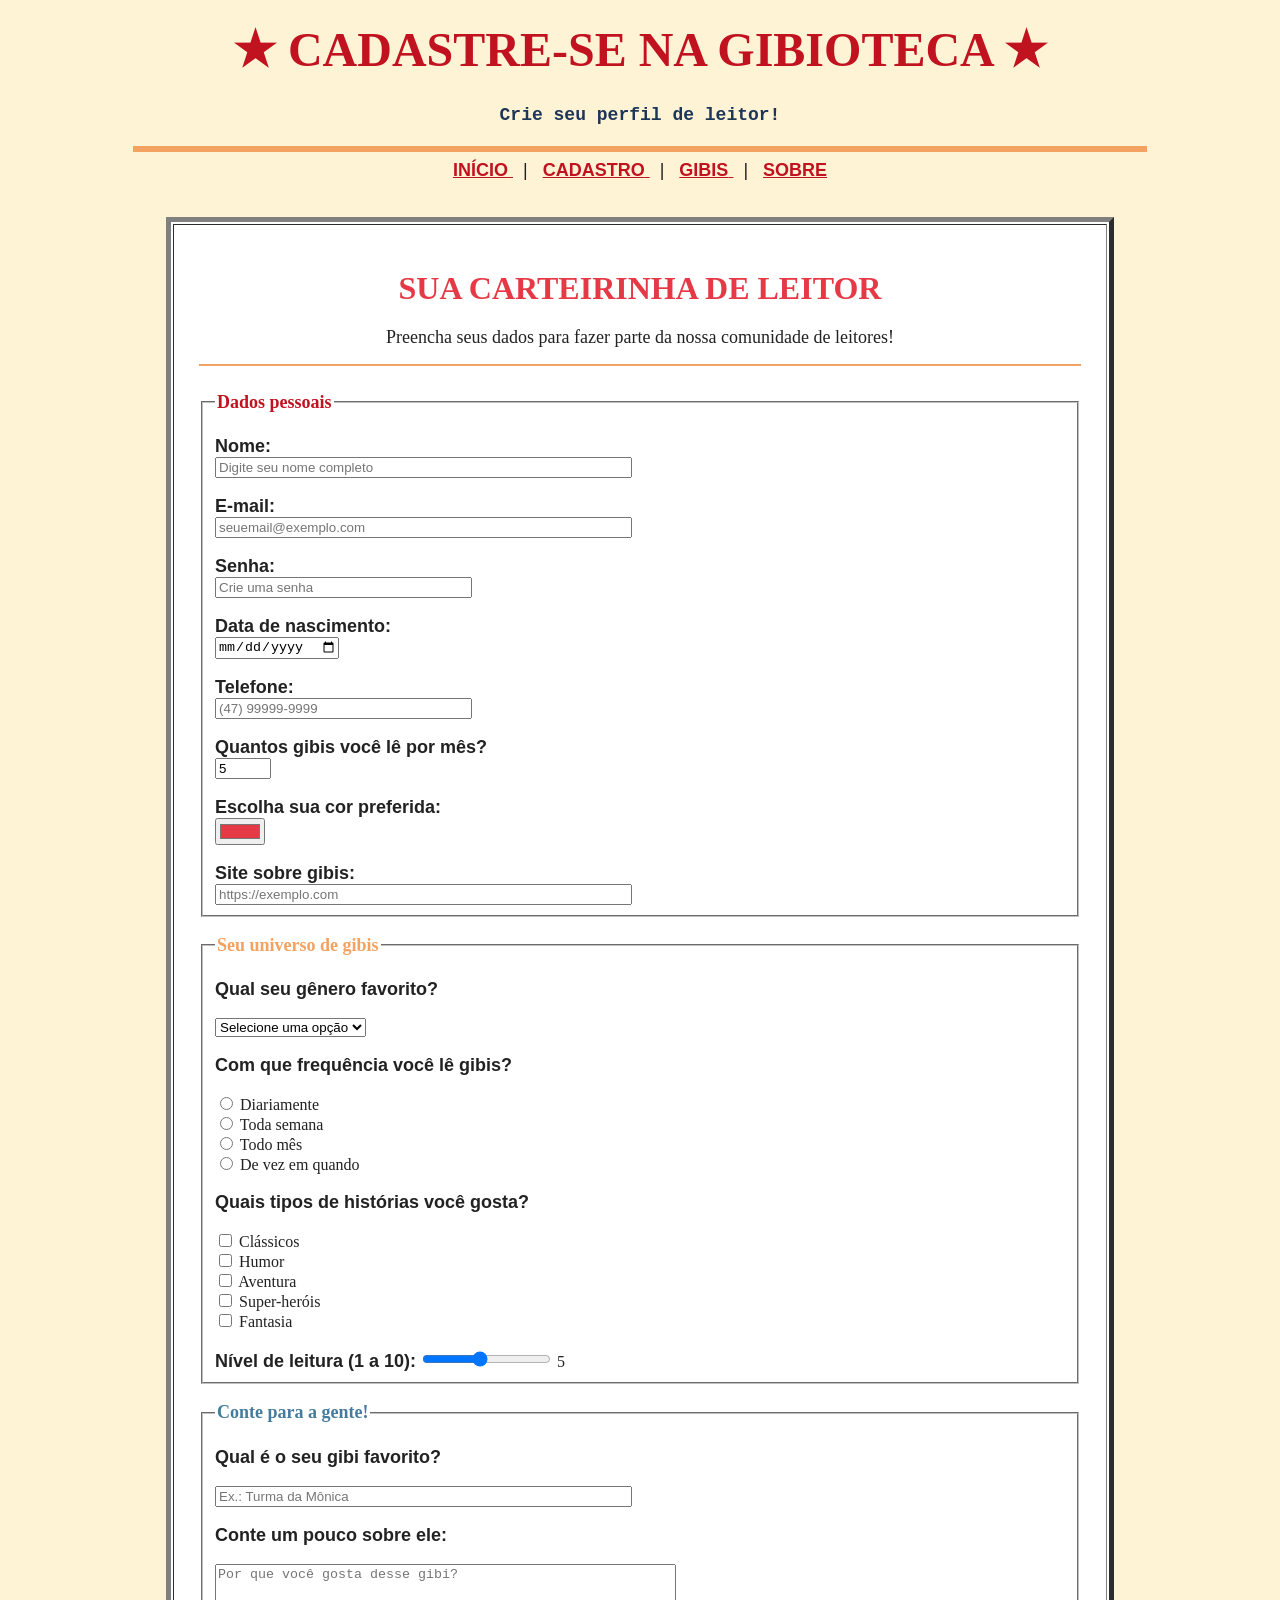
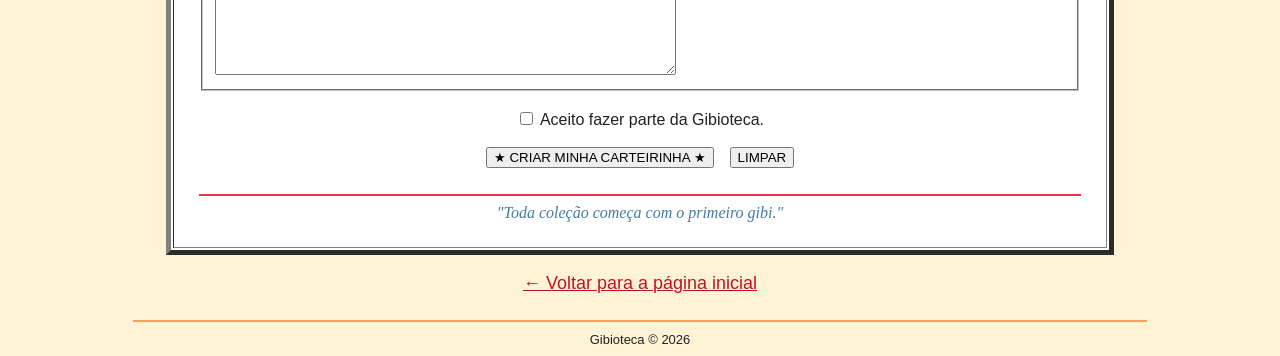
==== cadastro.html @ 0cddc834 "Primeiro commit" ====
<!DOCTYPE html>
<html lang="pt-BR">

<head>
    <meta charset="UTF-8">
    <meta name="viewport" content="width=device-width, initial-scale=1.0">
    <title>Gibioteca - Cadastro</title>
</head>

<body
    bgcolor="#FFF3D6"
    text="#222222"
    link="#C1121F"
    vlink="#780000"
>

    <center>

        <h1>
            <font
                face="Comic Sans MS"
                size="7"
                color="#C1121F"
            >
                ★ CADASTRE-SE NA GIBIOTECA ★
            </font>
        </h1>

        <h2>
            <font
                face="Courier New"
                size="4"
                color="#1D3557"
            >
                Crie seu perfil de leitor!
            </font>
        </h2>

        <hr
            width="80%"
            size="6"
            color="#F4A261"
        >

        <font
            face="Arial"
            size="4"
        >

            <a href="index.html">
                <b>INÍCIO</b>
            </a>

            &nbsp;&nbsp;|&nbsp;&nbsp;

            
            <a href="cadastro.html">
                <b>CADASTRO</b>
            </a>

            &nbsp;&nbsp;|&nbsp;&nbsp;

            <a href="gibis.html">
                <b>GIBIS</b>
            </a>

            &nbsp;&nbsp;|&nbsp;&nbsp;

            <a href="sobre.html">
                <b>SOBRE</b>
            </a>

        </font>

    </center>

    <br><br>

    <table
        width="75%"
        align="center"
        bgcolor="#FFFFFF"
        border="5"
        cellpadding="25"
    >

        <tr>

            <td>

                <center>

                    <h2>
                        <font
                            face="Comic Sans MS"
                            size="6"
                            color="#E63946"
                        >
                            SUA CARTEIRINHA DE LEITOR
                        </font>
                    </h2>

                    <p>
                        <font
                            face="Georgia"
                            size="4"
                        >
                            Preencha seus dados para fazer parte
                            da nossa comunidade de leitores!
                        </font>
                    </p>

                </center>

                <hr color="#F4A261">

                <br>

                <form action="#" method="post">

                    <fieldset>

                        <legend>
                            <font
                                face="Comic Sans MS"
                                size="4"
                                color="#C1121F"
                            >
                                <b>Dados pessoais</b>
                            </font>
                        </legend>

                        <br>

                        <label for="nome">
                            <font face="Arial" size="4">
                                <b>Nome:</b>
                            </font>
                        </label>

                        <br>

                        <input
                            type="text"
                            id="nome"
                            name="nome"
                            size="50"
                            placeholder="Digite seu nome completo"
                            autocomplete="name"
                            required
                        >

                        <br><br>

                        <label for="email">
                            <font face="Arial" size="4">
                                <b>E-mail:</b>
                            </font>
                        </label>

                        <br>

                        <input
                            type="email"
                            id="email"
                            name="email"
                            size="50"
                            placeholder="seuemail@exemplo.com"
                            autocomplete="email"
                            required
                        >

                        <br><br>

                        <label for="senha">
                            <font face="Arial" size="4">
                                <b>Senha:</b>
                            </font>
                        </label>

                        <br>

                        <input
                            type="password"
                            id="senha"
                            name="senha"
                            size="30"
                            placeholder="Crie uma senha"
                            required
                        >

                        <br><br>

                        <label for="nascimento">
                            <font face="Arial" size="4">
                                <b>Data de nascimento:</b>
                            </font>
                        </label>

                        <br>

                        <input
                            type="date"
                            id="nascimento"
                            name="nascimento"
                        >

                        <br><br>

                        <label for="telefone">
                            <font face="Arial" size="4">
                                <b>Telefone:</b>
                            </font>
                        </label>

                        <br>

                        <input
                            type="tel"
                            id="telefone"
                            name="telefone"
                            size="30"
                            placeholder="(47) 99999-9999"
                            autocomplete="tel"
                            pattern="\(?[0-9]{2}\)?\s?[0-9]{4,5}-?[0-9]{4}"
                        >

                        <br><br>

                        <label for="numero-favoritos">
                            <font face="Arial" size="4">
                                <b>Quantos gibis você lê por mês?</b>
                            </font>
                        </label>

                        <br>

                        <input
                            type="number"
                            id="numero-favoritos"
                            name="numero-favoritos"
                            min="1"
                            max="100"
                            value="5"
                            step="1"
                        >

                        <br><br>

                        <label for="cor-favorita">
                            <font face="Arial" size="4">
                                <b>Escolha sua cor preferida:</b>
                            </font>
                        </label>

                        <br>

                        <input
                            type="color"
                            id="cor-favorita"
                            name="cor-favorita"
                            value="#E63946"
                        >

                        <br><br>

                        <label for="site-favorito">
                            <font face="Arial" size="4"><b>Site sobre gibis:</b></font>
                        </label>

                        <br>

                        <input
                            type="url"
                            id="site-favorito"
                            name="site-favorito"
                            size="50"
                            placeholder="https://exemplo.com"
                            autocomplete="url"
                        >

                    </fieldset>

                    <br>

                    <fieldset>

                        <legend>
                            <font
                                face="Comic Sans MS"
                                size="4"
                                color="#F4A261"
                            >
                                <b>Seu universo de gibis</b>
                            </font>
                        </legend>

                        <br>

                        <label for="genero">
                            <font face="Arial" size="4">
                                <b>Qual seu gênero favorito?</b>
                            </font>
                        </label>

                        <br><br>

                        <select
                            id="genero"
                            name="genero"
                            required
                        >

                            <option value="">
                                Selecione uma opção
                            </option>

                            <option value="humor">
                                Humor
                            </option>

                            <option value="aventura">
                                Aventura
                            </option>

                            <option value="super-herois">
                                Super-heróis
                            </option>

                            <option value="fantasia">
                                Fantasia
                            </option>

                            <option value="ficcao">
                                Ficção científica
                            </option>

                            <option value="terror">
                                Terror
                            </option>

                            <option value="outros">
                                Outros
                            </option>

                        </select>

                        <br><br>

                        <font
                            face="Arial"
                            size="4"
                        >
                            <b>Com que frequência você lê gibis?</b>
                        </font>

                        <br><br>

                        <input
                            type="radio"
                            id="diariamente"
                            name="frequencia"
                            value="diariamente"
                        >

                        <label for="diariamente">
                            Diariamente
                        </label>

                        <br>

                        <input
                            type="radio"
                            id="semanalmente"
                            name="frequencia"
                            value="semanalmente"
                        >

                        <label for="semanalmente">
                            Toda semana
                        </label>

                        <br>

                        <input
                            type="radio"
                            id="mensalmente"
                            name="frequencia"
                            value="mensalmente"
                        >

                        <label for="mensalmente">
                            Todo mês
                        </label>

                        <br>

                        <input
                            type="radio"
                            id="raramente"
                            name="frequencia"
                            value="raramente"
                        >

                        <label for="raramente">
                            De vez em quando
                        </label>

                        <br><br>

                        <font
                            face="Arial"
                            size="4"
                        >
                            <b>Quais tipos de histórias você gosta?</b>
                        </font>

                        <br><br>

                        <input
                            type="checkbox"
                            id="classicos"
                            name="tipos"
                            value="classicos"
                        >

                        <label for="classicos">
                            Clássicos
                        </label>

                        <br>

                        <input
                            type="checkbox"
                            id="humor"
                            name="tipos"
                            value="humor"
                        >

                        <label for="humor">
                            Humor
                        </label>

                        <br>

                        <input
                            type="checkbox"
                            id="aventura"
                            name="tipos"
                            value="aventura"
                        >

                        <label for="aventura">
                            Aventura
                        </label>

                        <br>

                        <input
                            type="checkbox"
                            id="superherois"
                            name="tipos"
                            value="superherois"
                        >

                        <label for="superherois">
                            Super-heróis
                        </label>

                        <br>

                        <input
                            type="checkbox"
                            id="fantasia"
                            name="tipos"
                            value="fantasia"
                        >

                        <label for="fantasia">
                            Fantasia
                        </label>

                        <br><br>

                        <label for="nivel-leitura">
                            <font face="Arial" size="4"><b>Nível de leitura (1 a 10):</b></font>
                        </label>

                        <input
                            type="range"
                            id="nivel-leitura"
                            name="nivel-leitura"
                            min="1"
                            max="10"
                            value="5"
                            oninput="this.nextElementSibling.value = this.value"
                        >
                        <output for="nivel-leitura">5</output>

                    </fieldset>

                    <br>

                    <fieldset>

                        <legend>
                            <font
                                face="Comic Sans MS"
                                size="4"
                                color="#457B9D"
                            >
                                <b>Conte para a gente!</b>
                            </font>
                        </legend>

                        <br>

                        <label for="gibi-favorito">
                            <font
                                face="Arial"
                                size="4"
                            >
                                <b>Qual é o seu gibi favorito?</b>
                            </font>
                        </label>

                        <br><br>

                        <input
                            type="text"
                            id="gibi-favorito"
                            name="gibi-favorito"
                            size="50"
                            placeholder="Ex.: Turma da Mônica"
                            list="sugestoes-gibis"
                        >

                        <datalist id="sugestoes-gibis">
                            <option value="Turma da Mônica">
                            <option value="Batman">
                            <option value="Aventuras Fantásticas">
                        </datalist>

                        <br><br>

                        <label for="historia">
                            <font
                                face="Arial"
                                size="4"
                            >
                                <b>Conte um pouco sobre ele:</b>
                            </font>
                        </label>

                        <br><br>

                        <textarea
                            id="historia"
                            name="historia"
                            rows="7"
                            cols="55"
                            placeholder="Por que você gosta desse gibi?"
                        ></textarea>

                    </fieldset>

                    <br>

                    <center>

                        <input
                            type="checkbox"
                            id="termos"
                            name="termos"
                            required
                        >

                        <label for="termos">
                            <font
                                face="Arial"
                                size="3"
                            >
                                Aceito fazer parte da Gibioteca.
                            </font>
                        </label>

                        <br><br>

                        <input
                            type="submit"
                            value="★ CRIAR MINHA CARTEIRINHA ★"
                        >

                        &nbsp;&nbsp;

                        <input
                            type="reset"
                            value="LIMPAR"
                        >

                    </center>

                </form>

                <br>

                <hr color="#E63946">

                <center>

                    <font
                        face="Georgia"
                        size="3"
                        color="#457B9D"
                    >
                        <i>
                            "Toda coleção começa com o primeiro gibi."
                        </i>
                    </font>

                </center>

            </td>

        </tr>

    </table>

    <br>

    <center>

        <a href="index.html">
            <font
                face="Arial"
                size="4"
                color="#C1121F"
            >
                ← Voltar para a página inicial
            </font>
        </a>

        <br><br>

        <hr
            width="80%"
            color="#F4A261"
        >

        <font
            face="Arial"
            size="2"
        >
            Gibioteca © 2026
        </font>

    </center>

</body>

</html>
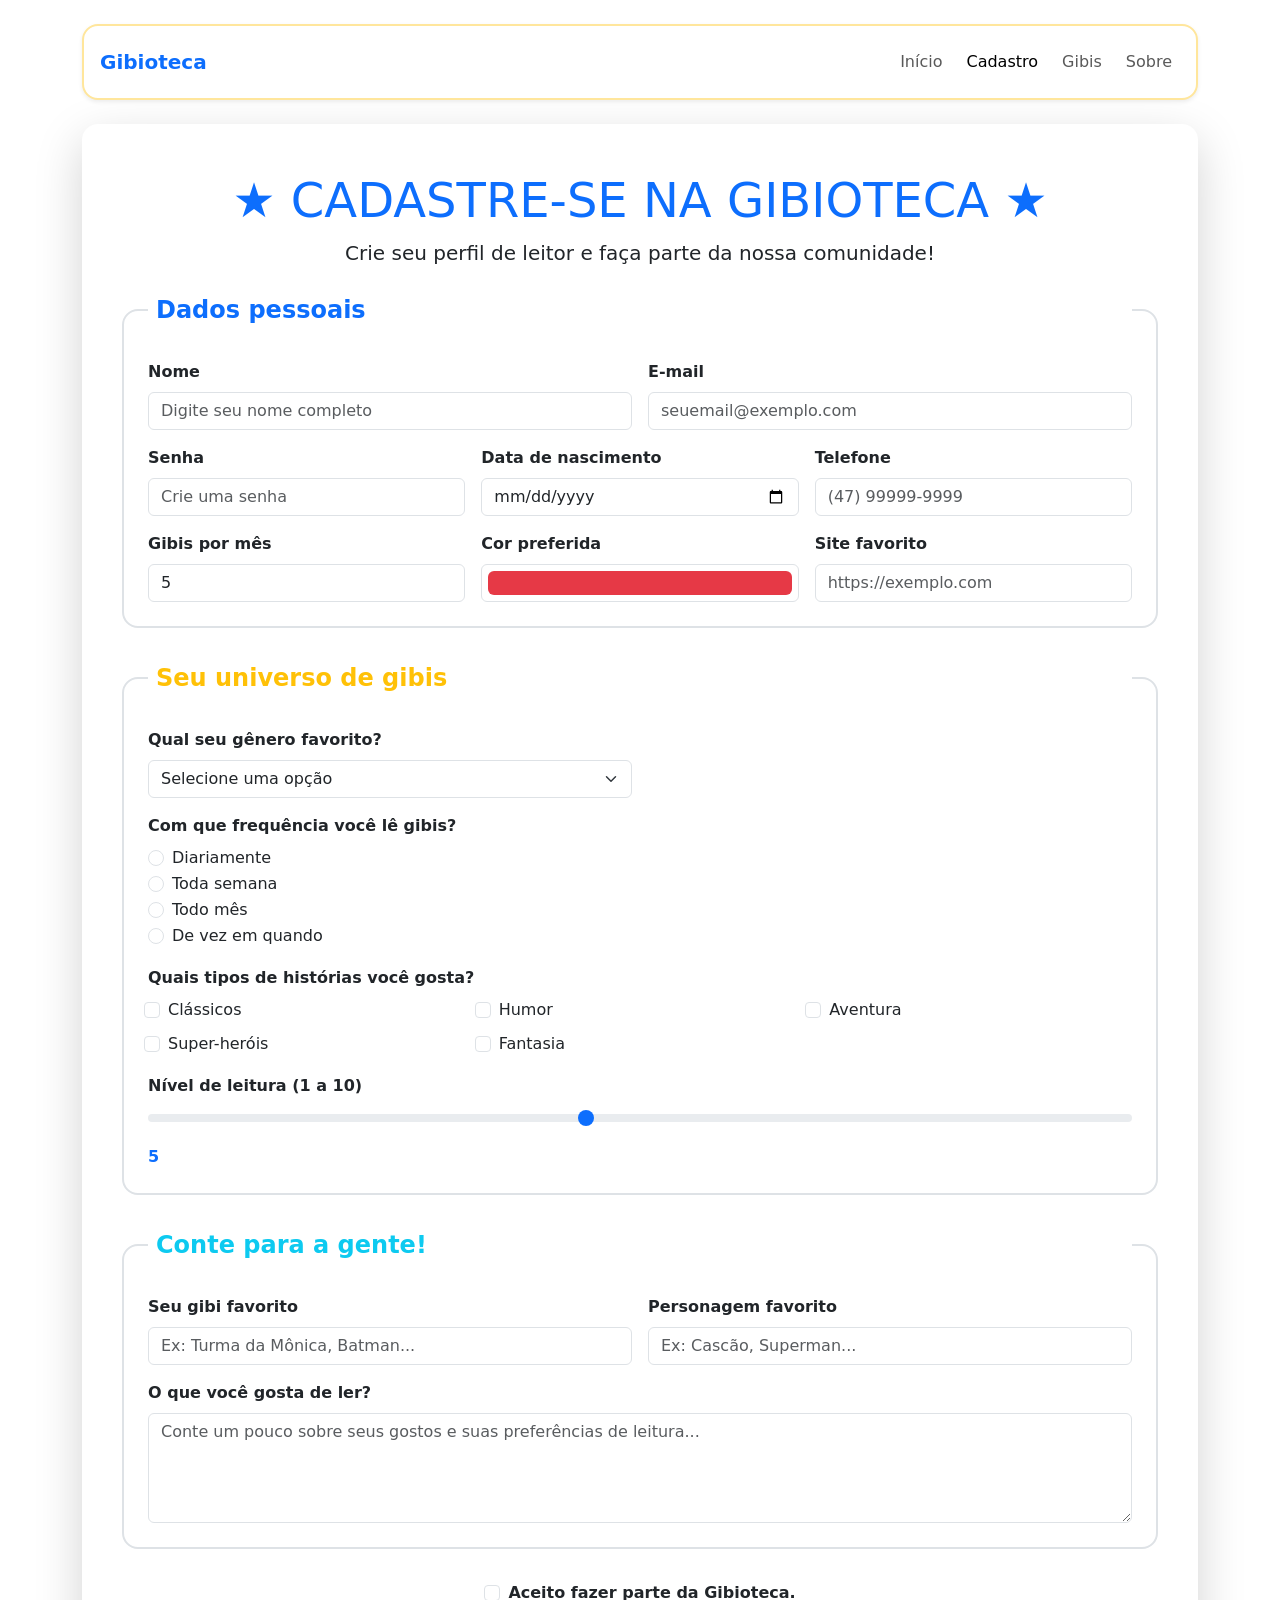
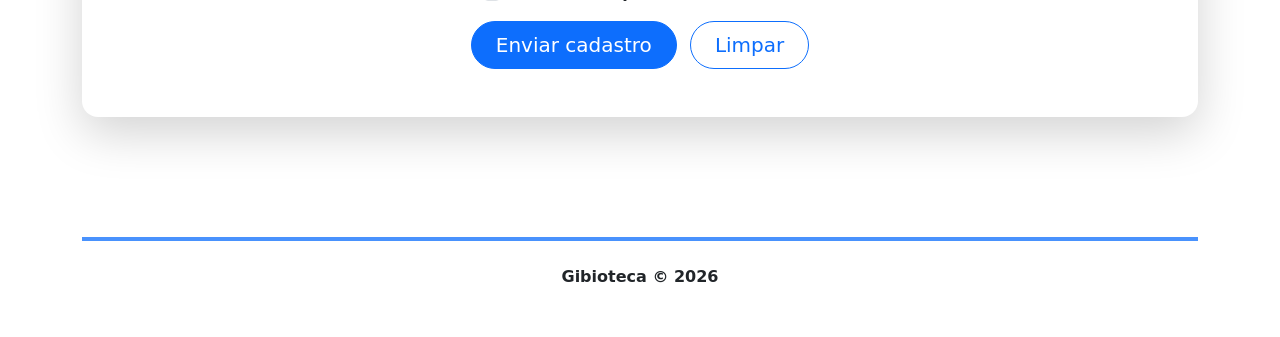
==== commit 30d7d6ba: "Refactor cadastro.html for Bootstrap integration Updated the layout and styling of the cadastro.html" ====
--- a/cadastro.html
+++ b/cadastro.html
@@ -5,657 +5,184 @@
     <meta charset="UTF-8">
     <meta name="viewport" content="width=device-width, initial-scale=1.0">
     <title>Gibioteca - Cadastro</title>
+    <link href="https://cdn.jsdelivr.net/npm/bootstrap@5.3.3/dist/css/bootstrap.min.css" rel="stylesheet">
+    <link rel="stylesheet" href="style.css">
 </head>
 
-<body
-    bgcolor="#FFF3D6"
-    text="#222222"
-    link="#C1121F"
-    vlink="#780000"
->
+<body class="bg-comic">
+    <div class="container py-4">
+        <nav class="navbar navbar-expand-lg navbar-light bg-white shadow-sm rounded-4 border border-2 border-warning-subtle sticky-top">
+            <div class="container-fluid px-3 py-2">
+                <a class="navbar-brand comic-title text-primary fw-bold" href="index.html">Gibioteca</a>
+                <button class="navbar-toggler" type="button" data-bs-toggle="collapse" data-bs-target="#menuGibioteca" aria-controls="menuGibioteca" aria-expanded="false" aria-label="Abrir menu">
+                    <span class="navbar-toggler-icon"></span>
+                </button>
+                <div class="collapse navbar-collapse" id="menuGibioteca">
+                    <ul class="navbar-nav ms-auto align-items-lg-center gap-lg-2">
+                        <li class="nav-item"><a class="nav-link" href="index.html">Início</a></li>
+                        <li class="nav-item"><a class="nav-link active" href="cadastro.html">Cadastro</a></li>
+                        <li class="nav-item"><a class="nav-link" href="gibis.html">Gibis</a></li>
+                        <li class="nav-item"><a class="nav-link" href="sobre.html">Sobre</a></li>
+                    </ul>
+                </div>
+            </div>
+        </nav>
+    </div>
 
-    <center>
+    <main class="container mb-5">
+        <section class="card border-0 shadow-lg rounded-4 p-4 p-md-5 bg-white">
+            <div class="text-center mb-4">
+                <h1 class="comic-title text-primary display-5">★ CADASTRE-SE NA GIBIOTECA ★</h1>
+                <p class="lead text-dark mb-0">Crie seu perfil de leitor e faça parte da nossa comunidade!</p>
+            </div>
 
-        <h1>
-            <font
-                face="Comic Sans MS"
-                size="7"
-                color="#C1121F"
-            >
-                ★ CADASTRE-SE NA GIBIOTECA ★
-            </font>
-        </h1>
+            <form action="#" method="post" class="row g-3">
+                <fieldset class="col-12 border border-2 rounded-4 p-4 mb-3">
+                    <legend class="float-none px-2 fw-bold text-primary">Dados pessoais</legend>
 
-        <h2>
-            <font
-                face="Courier New"
-                size="4"
-                color="#1D3557"
-            >
-                Crie seu perfil de leitor!
-            </font>
-        </h2>
+                    <div class="row g-3">
+                        <div class="col-md-6">
+                            <label for="nome" class="form-label fw-bold">Nome</label>
+                            <input type="text" class="form-control" id="nome" name="nome" placeholder="Digite seu nome completo" autocomplete="name" required>
+                        </div>
+                        <div class="col-md-6">
+                            <label for="email" class="form-label fw-bold">E-mail</label>
+                            <input type="email" class="form-control" id="email" name="email" placeholder="seuemail@exemplo.com" autocomplete="email" required>
+                        </div>
+                        <div class="col-md-4">
+                            <label for="senha" class="form-label fw-bold">Senha</label>
+                            <input type="password" class="form-control" id="senha" name="senha" placeholder="Crie uma senha" required>
+                        </div>
+                        <div class="col-md-4">
+                            <label for="nascimento" class="form-label fw-bold">Data de nascimento</label>
+                            <input type="date" class="form-control" id="nascimento" name="nascimento">
+                        </div>
+                        <div class="col-md-4">
+                            <label for="telefone" class="form-label fw-bold">Telefone</label>
+                            <input type="tel" class="form-control" id="telefone" name="telefone" placeholder="(47) 99999-9999" autocomplete="tel" pattern="\(?[0-9]{2}\)?\s?[0-9]{4,5}-?[0-9]{4}">
+                        </div>
+                        <div class="col-md-4">
+                            <label for="numero-favoritos" class="form-label fw-bold">Gibis por mês</label>
+                            <input type="number" class="form-control" id="numero-favoritos" name="numero-favoritos" min="1" max="100" value="5" step="1">
+                        </div>
+                        <div class="col-md-4">
+                            <label for="cor-favorita" class="form-label fw-bold">Cor preferida</label>
+                            <input type="color" class="form-control form-control-color w-100" id="cor-favorita" name="cor-favorita" value="#E63946" title="Escolha sua cor preferida">
+                        </div>
+                        <div class="col-md-4">
+                            <label for="site-favorito" class="form-label fw-bold">Site favorito</label>
+                            <input type="url" class="form-control" id="site-favorito" name="site-favorito" placeholder="https://exemplo.com" autocomplete="url">
+                        </div>
+                    </div>
+                </fieldset>
 
-        <hr
-            width="80%"
-            size="6"
-            color="#F4A261"
-        >
+                <fieldset class="col-12 border border-2 rounded-4 p-4 mb-3">
+                    <legend class="float-none px-2 fw-bold text-warning">Seu universo de gibis</legend>
 
-        <font
-            face="Arial"
-            size="4"
-        >
+                    <div class="row g-3">
+                        <div class="col-md-6">
+                            <label for="genero" class="form-label fw-bold">Qual seu gênero favorito?</label>
+                            <select class="form-select" id="genero" name="genero" required>
+                                <option value="">Selecione uma opção</option>
+                                <option value="humor">Humor</option>
+                                <option value="aventura">Aventura</option>
+                                <option value="super-herois">Super-heróis</option>
+                                <option value="fantasia">Fantasia</option>
+                                <option value="ficcao">Ficção científica</option>
+                                <option value="terror">Terror</option>
+                                <option value="outros">Outros</option>
+                            </select>
+                        </div>
+                        <div class="col-12">
+                            <p class="fw-bold mb-2">Com que frequência você lê gibis?</p>
+                            <div class="form-check">
+                                <input class="form-check-input" type="radio" name="frequencia" id="diariamente" value="diariamente">
+                                <label class="form-check-label" for="diariamente">Diariamente</label>
+                            </div>
+                            <div class="form-check">
+                                <input class="form-check-input" type="radio" name="frequencia" id="semanalmente" value="semanalmente">
+                                <label class="form-check-label" for="semanalmente">Toda semana</label>
+                            </div>
+                            <div class="form-check">
+                                <input class="form-check-input" type="radio" name="frequencia" id="mensalmente" value="mensalmente">
+                                <label class="form-check-label" for="mensalmente">Todo mês</label>
+                            </div>
+                            <div class="form-check">
+                                <input class="form-check-input" type="radio" name="frequencia" id="raramente" value="raramente">
+                                <label class="form-check-label" for="raramente">De vez em quando</label>
+                            </div>
+                        </div>
+                        <div class="col-12">
+                            <p class="fw-bold mb-2">Quais tipos de histórias você gosta?</p>
+                            <div class="row g-2">
+                                <div class="col-md-4 form-check">
+                                    <input class="form-check-input" type="checkbox" id="classicos" name="tipos" value="classicos">
+                                    <label class="form-check-label" for="classicos">Clássicos</label>
+                                </div>
+                                <div class="col-md-4 form-check">
+                                    <input class="form-check-input" type="checkbox" id="humor" name="tipos" value="humor">
+                                    <label class="form-check-label" for="humor">Humor</label>
+                                </div>
+                                <div class="col-md-4 form-check">
+                                    <input class="form-check-input" type="checkbox" id="aventura" name="tipos" value="aventura">
+                                    <label class="form-check-label" for="aventura">Aventura</label>
+                                </div>
+                                <div class="col-md-4 form-check">
+                                    <input class="form-check-input" type="checkbox" id="superherois" name="tipos" value="superherois">
+                                    <label class="form-check-label" for="superherois">Super-heróis</label>
+                                </div>
+                                <div class="col-md-4 form-check">
+                                    <input class="form-check-input" type="checkbox" id="fantasia" name="tipos" value="fantasia">
+                                    <label class="form-check-label" for="fantasia">Fantasia</label>
+                                </div>
+                            </div>
+                        </div>
+                        <div class="col-12">
+                            <label for="nivel-leitura" class="form-label fw-bold">Nível de leitura (1 a 10)</label>
+                            <input type="range" class="form-range" id="nivel-leitura" name="nivel-leitura" min="1" max="10" value="5" oninput="this.nextElementSibling.value = this.value">
+                            <output for="nivel-leitura" class="d-inline-block mt-2 fw-bold text-primary">5</output>
+                        </div>
+                    </div>
+                </fieldset>
 
-            <a href="index.html">
-                <b>INÍCIO</b>
-            </a>
+                <fieldset class="col-12 border border-2 rounded-4 p-4 mb-3">
+                    <legend class="float-none px-2 fw-bold text-info">Conte para a gente!</legend>
 
-            &nbsp;&nbsp;|&nbsp;&nbsp;
+                    <div class="row g-3">
+                        <div class="col-md-6">
+                            <label for="gibi-favorito" class="form-label fw-bold">Seu gibi favorito</label>
+                            <input type="text" class="form-control" id="gibi-favorito" name="gibi-favorito" placeholder="Ex: Turma da Mônica, Batman...">
+                        </div>
+                        <div class="col-md-6">
+                            <label for="personagem-favorito" class="form-label fw-bold">Personagem favorito</label>
+                            <input type="text" class="form-control" id="personagem-favorito" name="personagem-favorito" placeholder="Ex: Cascão, Superman...">
+                        </div>
+                        <div class="col-12">
+                            <label for="mensagem" class="form-label fw-bold">O que você gosta de ler?</label>
+                            <textarea class="form-control" id="mensagem" name="mensagem" rows="4" placeholder="Conte um pouco sobre seus gostos e suas preferências de leitura..."></textarea>
+                        </div>
+                    </div>
+                </fieldset>
 
-            
-            <a href="cadastro.html">
-                <b>CADASTRO</b>
-            </a>
+                <div class="col-12 text-center">
+                    <div class="form-check d-inline-flex align-items-center gap-2 mb-3">
+                        <input class="form-check-input mt-0" type="checkbox" id="termos" name="termos" required>
+                        <label class="form-check-label fw-bold" for="termos">Aceito fazer parte da Gibioteca.</label>
+                    </div>
+                    <br>
+                    <button type="submit" class="btn btn-primary btn-lg px-4 rounded-pill me-2">Enviar cadastro</button>
+                    <button type="reset" class="btn btn-outline-primary btn-lg px-4 rounded-pill">Limpar</button>
+                </div>
+            </form>
+        </section>
+    </main>
 
-            &nbsp;&nbsp;|&nbsp;&nbsp;
+    <footer class="container py-5 text-center text-dark">
+        <hr class="border border-primary border-2 opacity-75 my-4">
+        <p class="mb-0 fw-semibold">Gibioteca © 2026</p>
+    </footer>
 
-            <a href="gibis.html">
-                <b>GIBIS</b>
-            </a>
-
-            &nbsp;&nbsp;|&nbsp;&nbsp;
-
-            <a href="sobre.html">
-                <b>SOBRE</b>
-            </a>
-
-        </font>
-
-    </center>
-
-    <br><br>
-
-    <table
-        width="75%"
-        align="center"
-        bgcolor="#FFFFFF"
-        border="5"
-        cellpadding="25"
-    >
-
-        <tr>
-
-            <td>
-
-                <center>
-
-                    <h2>
-                        <font
-                            face="Comic Sans MS"
-                            size="6"
-                            color="#E63946"
-                        >
-                            SUA CARTEIRINHA DE LEITOR
-                        </font>
-                    </h2>
-
-                    <p>
-                        <font
-                            face="Georgia"
-                            size="4"
-                        >
-                            Preencha seus dados para fazer parte
-                            da nossa comunidade de leitores!
-                        </font>
-                    </p>
-
-                </center>
-
-                <hr color="#F4A261">
-
-                <br>
-
-                <form action="#" method="post">
-
-                    <fieldset>
-
-                        <legend>
-                            <font
-                                face="Comic Sans MS"
-                                size="4"
-                                color="#C1121F"
-                            >
-                                <b>Dados pessoais</b>
-                            </font>
-                        </legend>
-
-                        <br>
-
-                        <label for="nome">
-                            <font face="Arial" size="4">
-                                <b>Nome:</b>
-                            </font>
-                        </label>
-
-                        <br>
-
-                        <input
-                            type="text"
-                            id="nome"
-                            name="nome"
-                            size="50"
-                            placeholder="Digite seu nome completo"
-                            autocomplete="name"
-                            required
-                        >
-
-                        <br><br>
-
-                        <label for="email">
-                            <font face="Arial" size="4">
-                                <b>E-mail:</b>
-                            </font>
-                        </label>
-
-                        <br>
-
-                        <input
-                            type="email"
-                            id="email"
-                            name="email"
-                            size="50"
-                            placeholder="seuemail@exemplo.com"
-                            autocomplete="email"
-                            required
-                        >
-
-                        <br><br>
-
-                        <label for="senha">
-                            <font face="Arial" size="4">
-                                <b>Senha:</b>
-                            </font>
-                        </label>
-
-                        <br>
-
-                        <input
-                            type="password"
-                            id="senha"
-                            name="senha"
-                            size="30"
-                            placeholder="Crie uma senha"
-                            required
-                        >
-
-                        <br><br>
-
-                        <label for="nascimento">
-                            <font face="Arial" size="4">
-                                <b>Data de nascimento:</b>
-                            </font>
-                        </label>
-
-                        <br>
-
-                        <input
-                            type="date"
-                            id="nascimento"
-                            name="nascimento"
-                        >
-
-                        <br><br>
-
-                        <label for="telefone">
-                            <font face="Arial" size="4">
-                                <b>Telefone:</b>
-                            </font>
-                        </label>
-
-                        <br>
-
-                        <input
-                            type="tel"
-                            id="telefone"
-                            name="telefone"
-                            size="30"
-                            placeholder="(47) 99999-9999"
-                            autocomplete="tel"
-                            pattern="\(?[0-9]{2}\)?\s?[0-9]{4,5}-?[0-9]{4}"
-                        >
-
-                        <br><br>
-
-                        <label for="numero-favoritos">
-                            <font face="Arial" size="4">
-                                <b>Quantos gibis você lê por mês?</b>
-                            </font>
-                        </label>
-
-                        <br>
-
-                        <input
-                            type="number"
-                            id="numero-favoritos"
-                            name="numero-favoritos"
-                            min="1"
-                            max="100"
-                            value="5"
-                            step="1"
-                        >
-
-                        <br><br>
-
-                        <label for="cor-favorita">
-                            <font face="Arial" size="4">
-                                <b>Escolha sua cor preferida:</b>
-                            </font>
-                        </label>
-
-                        <br>
-
-                        <input
-                            type="color"
-                            id="cor-favorita"
-                            name="cor-favorita"
-                            value="#E63946"
-                        >
-
-                        <br><br>
-
-                        <label for="site-favorito">
-                            <font face="Arial" size="4"><b>Site sobre gibis:</b></font>
-                        </label>
-
-                        <br>
-
-                        <input
-                            type="url"
-                            id="site-favorito"
-                            name="site-favorito"
-                            size="50"
-                            placeholder="https://exemplo.com"
-                            autocomplete="url"
-                        >
-
-                    </fieldset>
-
-                    <br>
-
-                    <fieldset>
-
-                        <legend>
-                            <font
-                                face="Comic Sans MS"
-                                size="4"
-                                color="#F4A261"
-                            >
-                                <b>Seu universo de gibis</b>
-                            </font>
-                        </legend>
-
-                        <br>
-
-                        <label for="genero">
-                            <font face="Arial" size="4">
-                                <b>Qual seu gênero favorito?</b>
-                            </font>
-                        </label>
-
-                        <br><br>
-
-                        <select
-                            id="genero"
-                            name="genero"
-                            required
-                        >
-
-                            <option value="">
-                                Selecione uma opção
-                            </option>
-
-                            <option value="humor">
-                                Humor
-                            </option>
-
-                            <option value="aventura">
-                                Aventura
-                            </option>
-
-                            <option value="super-herois">
-                                Super-heróis
-                            </option>
-
-                            <option value="fantasia">
-                                Fantasia
-                            </option>
-
-                            <option value="ficcao">
-                                Ficção científica
-                            </option>
-
-                            <option value="terror">
-                                Terror
-                            </option>
-
-                            <option value="outros">
-                                Outros
-                            </option>
-
-                        </select>
-
-                        <br><br>
-
-                        <font
-                            face="Arial"
-                            size="4"
-                        >
-                            <b>Com que frequência você lê gibis?</b>
-                        </font>
-
-                        <br><br>
-
-                        <input
-                            type="radio"
-                            id="diariamente"
-                            name="frequencia"
-                            value="diariamente"
-                        >
-
-                        <label for="diariamente">
-                            Diariamente
-                        </label>
-
-                        <br>
-
-                        <input
-                            type="radio"
-                            id="semanalmente"
-                            name="frequencia"
-                            value="semanalmente"
-                        >
-
-                        <label for="semanalmente">
-                            Toda semana
-                        </label>
-
-                        <br>
-
-                        <input
-                            type="radio"
-                            id="mensalmente"
-                            name="frequencia"
-                            value="mensalmente"
-                        >
-
-                        <label for="mensalmente">
-                            Todo mês
-                        </label>
-
-                        <br>
-
-                        <input
-                            type="radio"
-                            id="raramente"
-                            name="frequencia"
-                            value="raramente"
-                        >
-
-                        <label for="raramente">
-                            De vez em quando
-                        </label>
-
-                        <br><br>
-
-                        <font
-                            face="Arial"
-                            size="4"
-                        >
-                            <b>Quais tipos de histórias você gosta?</b>
-                        </font>
-
-                        <br><br>
-
-                        <input
-                            type="checkbox"
-                            id="classicos"
-                            name="tipos"
-                            value="classicos"
-                        >
-
-                        <label for="classicos">
-                            Clássicos
-                        </label>
-
-                        <br>
-
-                        <input
-                            type="checkbox"
-                            id="humor"
-                            name="tipos"
-                            value="humor"
-                        >
-
-                        <label for="humor">
-                            Humor
-                        </label>
-
-                        <br>
-
-                        <input
-                            type="checkbox"
-                            id="aventura"
-                            name="tipos"
-                            value="aventura"
-                        >
-
-                        <label for="aventura">
-                            Aventura
-                        </label>
-
-                        <br>
-
-                        <input
-                            type="checkbox"
-                            id="superherois"
-                            name="tipos"
-                            value="superherois"
-                        >
-
-                        <label for="superherois">
-                            Super-heróis
-                        </label>
-
-                        <br>
-
-                        <input
-                            type="checkbox"
-                            id="fantasia"
-                            name="tipos"
-                            value="fantasia"
-                        >
-
-                        <label for="fantasia">
-                            Fantasia
-                        </label>
-
-                        <br><br>
-
-                        <label for="nivel-leitura">
-                            <font face="Arial" size="4"><b>Nível de leitura (1 a 10):</b></font>
-                        </label>
-
-                        <input
-                            type="range"
-                            id="nivel-leitura"
-                            name="nivel-leitura"
-                            min="1"
-                            max="10"
-                            value="5"
-                            oninput="this.nextElementSibling.value = this.value"
-                        >
-                        <output for="nivel-leitura">5</output>
-
-                    </fieldset>
-
-                    <br>
-
-                    <fieldset>
-
-                        <legend>
-                            <font
-                                face="Comic Sans MS"
-                                size="4"
-                                color="#457B9D"
-                            >
-                                <b>Conte para a gente!</b>
-                            </font>
-                        </legend>
-
-                        <br>
-
-                        <label for="gibi-favorito">
-                            <font
-                                face="Arial"
-                                size="4"
-                            >
-                                <b>Qual é o seu gibi favorito?</b>
-                            </font>
-                        </label>
-
-                        <br><br>
-
-                        <input
-                            type="text"
-                            id="gibi-favorito"
-                            name="gibi-favorito"
-                            size="50"
-                            placeholder="Ex.: Turma da Mônica"
-                            list="sugestoes-gibis"
-                        >
-
-                        <datalist id="sugestoes-gibis">
-                            <option value="Turma da Mônica">
-                            <option value="Batman">
-                            <option value="Aventuras Fantásticas">
-                        </datalist>
-
-                        <br><br>
-
-                        <label for="historia">
-                            <font
-                                face="Arial"
-                                size="4"
-                            >
-                                <b>Conte um pouco sobre ele:</b>
-                            </font>
-                        </label>
-
-                        <br><br>
-
-                        <textarea
-                            id="historia"
-                            name="historia"
-                            rows="7"
-                            cols="55"
-                            placeholder="Por que você gosta desse gibi?"
-                        ></textarea>
-
-                    </fieldset>
-
-                    <br>
-
-                    <center>
-
-                        <input
-                            type="checkbox"
-                            id="termos"
-                            name="termos"
-                            required
-                        >
-
-                        <label for="termos">
-                            <font
-                                face="Arial"
-                                size="3"
-                            >
-                                Aceito fazer parte da Gibioteca.
-                            </font>
-                        </label>
-
-                        <br><br>
-
-                        <input
-                            type="submit"
-                            value="★ CRIAR MINHA CARTEIRINHA ★"
-                        >
-
-                        &nbsp;&nbsp;
-
-                        <input
-                            type="reset"
-                            value="LIMPAR"
-                        >
-
-                    </center>
-
-                </form>
-
-                <br>
-
-                <hr color="#E63946">
-
-                <center>
-
-                    <font
-                        face="Georgia"
-                        size="3"
-                        color="#457B9D"
-                    >
-                        <i>
-                            "Toda coleção começa com o primeiro gibi."
-                        </i>
-                    </font>
-
-                </center>
-
-            </td>
-
-        </tr>
-
-    </table>
-
-    <br>
-
-    <center>
-
-        <a href="index.html">
-            <font
-                face="Arial"
-                size="4"
-                color="#C1121F"
-            >
-                ← Voltar para a página inicial
-            </font>
-        </a>
-
-        <br><br>
-
-        <hr
-            width="80%"
-            color="#F4A261"
-        >
-
-        <font
-            face="Arial"
-            size="2"
-        >
-            Gibioteca © 2026
-        </font>
-
-    </center>
-
+    <script src="https://cdn.jsdelivr.net/npm/bootstrap@5.3.3/dist/js/bootstrap.bundle.min.js"></script>
 </body>
 
-</html>+</html>
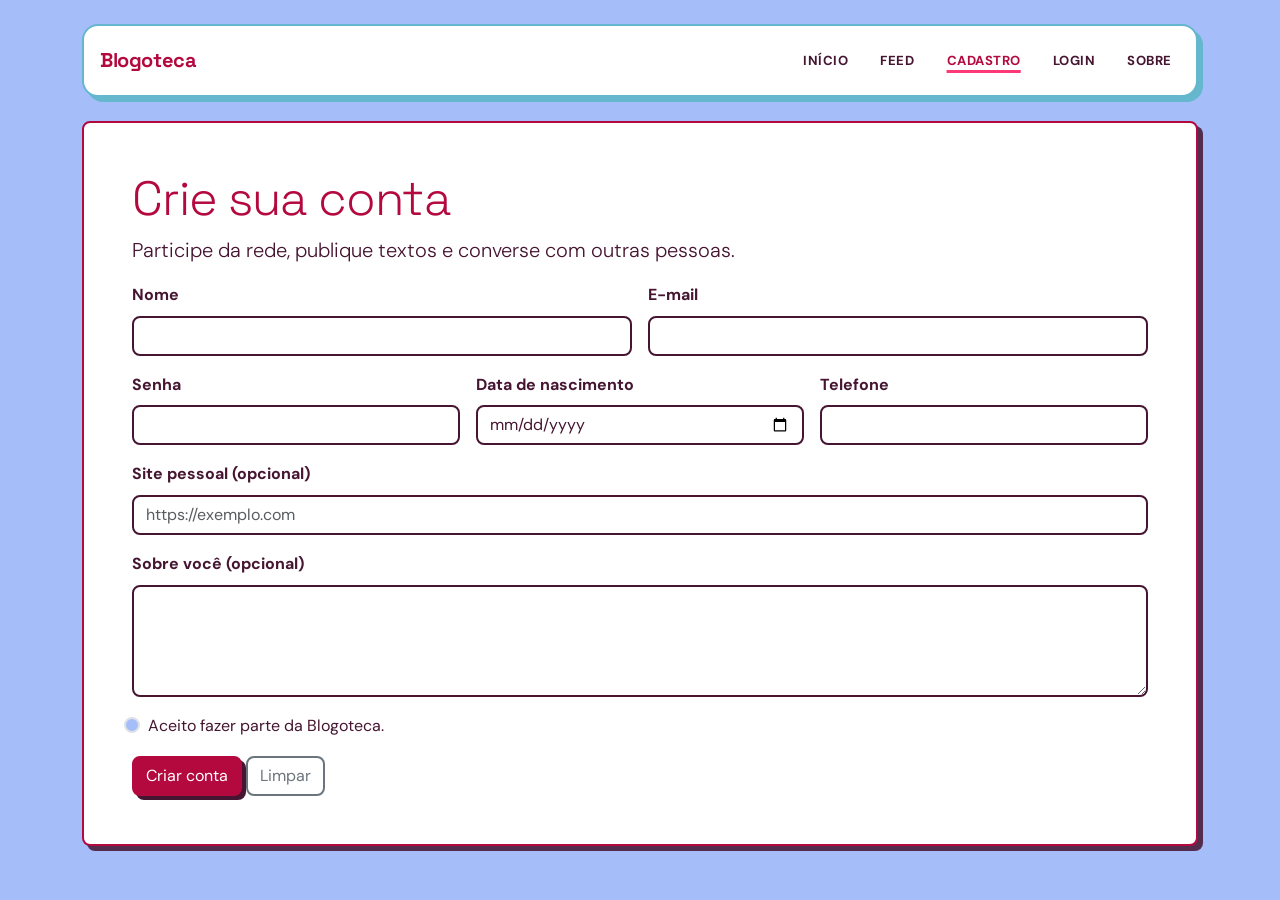
==== commit 1a52cff6: "Salvar alterações locais antes da atualização" ====
--- a/cadastro.html
+++ b/cadastro.html
@@ -1,188 +1,72 @@
 <!DOCTYPE html>
 <html lang="pt-BR">
-
 <head>
     <meta charset="UTF-8">
     <meta name="viewport" content="width=device-width, initial-scale=1.0">
-    <title>Gibioteca - Cadastro</title>
+    <title>Blogoteca - Cadastro</title>
     <link href="https://cdn.jsdelivr.net/npm/bootstrap@5.3.3/dist/css/bootstrap.min.css" rel="stylesheet">
     <link rel="stylesheet" href="style.css">
 </head>
-
-<body class="bg-comic">
+<body class="bg-blog">
     <div class="container py-4">
-        <nav class="navbar navbar-expand-lg navbar-light bg-white shadow-sm rounded-4 border border-2 border-warning-subtle sticky-top">
+        <nav class="navbar navbar-expand-lg navbar-light bg-white shadow-sm rounded-4 border border-2 border-warning-subtle">
             <div class="container-fluid px-3 py-2">
-                <a class="navbar-brand comic-title text-primary fw-bold" href="index.html">Gibioteca</a>
-                <button class="navbar-toggler" type="button" data-bs-toggle="collapse" data-bs-target="#menuGibioteca" aria-controls="menuGibioteca" aria-expanded="false" aria-label="Abrir menu">
-                    <span class="navbar-toggler-icon"></span>
-                </button>
-                <div class="collapse navbar-collapse" id="menuGibioteca">
-                    <ul class="navbar-nav ms-auto align-items-lg-center gap-lg-2">
-                        <li class="nav-item"><a class="nav-link" href="index.html">Início</a></li>
-                        <li class="nav-item"><a class="nav-link active" href="cadastro.html">Cadastro</a></li>
-                        <li class="nav-item"><a class="nav-link" href="gibis.html">Gibis</a></li>
-                        <li class="nav-item"><a class="nav-link" href="sobre.html">Sobre</a></li>
-                    </ul>
+                <a class="navbar-brand blog-title text-primary fw-bold" href="index.php">Blogoteca</a>
+                <div class="navbar-nav ms-auto flex-row gap-3">
+                    <a class="nav-link" href="index.php">Início</a>
+                    <a class="nav-link" href="feed.php">Feed</a>
+                    <a class="nav-link active" href="cadastro.html">Cadastro</a>
+                    <a class="nav-link" href="login.php">Login</a>
+                    <a class="nav-link" href="sobre.html">Sobre</a>
                 </div>
             </div>
         </nav>
     </div>
-
     <main class="container mb-5">
         <section class="card border-0 shadow-lg rounded-4 p-4 p-md-5 bg-white">
-            <div class="text-center mb-4">
-                <h1 class="comic-title text-primary display-5">★ CADASTRE-SE NA GIBIOTECA ★</h1>
-                <p class="lead text-dark mb-0">Crie seu perfil de leitor e faça parte da nossa comunidade!</p>
-            </div>
-
-            <form action="#" method="post" class="row g-3">
-                <fieldset class="col-12 border border-2 rounded-4 p-4 mb-3">
-                    <legend class="float-none px-2 fw-bold text-primary">Dados pessoais</legend>
-
-                    <div class="row g-3">
-                        <div class="col-md-6">
-                            <label for="nome" class="form-label fw-bold">Nome</label>
-                            <input type="text" class="form-control" id="nome" name="nome" placeholder="Digite seu nome completo" autocomplete="name" required>
-                        </div>
-                        <div class="col-md-6">
-                            <label for="email" class="form-label fw-bold">E-mail</label>
-                            <input type="email" class="form-control" id="email" name="email" placeholder="seuemail@exemplo.com" autocomplete="email" required>
-                        </div>
-                        <div class="col-md-4">
-                            <label for="senha" class="form-label fw-bold">Senha</label>
-                            <input type="password" class="form-control" id="senha" name="senha" placeholder="Crie uma senha" required>
-                        </div>
-                        <div class="col-md-4">
-                            <label for="nascimento" class="form-label fw-bold">Data de nascimento</label>
-                            <input type="date" class="form-control" id="nascimento" name="nascimento">
-                        </div>
-                        <div class="col-md-4">
-                            <label for="telefone" class="form-label fw-bold">Telefone</label>
-                            <input type="tel" class="form-control" id="telefone" name="telefone" placeholder="(47) 99999-9999" autocomplete="tel" pattern="\(?[0-9]{2}\)?\s?[0-9]{4,5}-?[0-9]{4}">
-                        </div>
-                        <div class="col-md-4">
-                            <label for="numero-favoritos" class="form-label fw-bold">Gibis por mês</label>
-                            <input type="number" class="form-control" id="numero-favoritos" name="numero-favoritos" min="1" max="100" value="5" step="1">
-                        </div>
-                        <div class="col-md-4">
-                            <label for="cor-favorita" class="form-label fw-bold">Cor preferida</label>
-                            <input type="color" class="form-control form-control-color w-100" id="cor-favorita" name="cor-favorita" value="#E63946" title="Escolha sua cor preferida">
-                        </div>
-                        <div class="col-md-4">
-                            <label for="site-favorito" class="form-label fw-bold">Site favorito</label>
-                            <input type="url" class="form-control" id="site-favorito" name="site-favorito" placeholder="https://exemplo.com" autocomplete="url">
-                        </div>
-                    </div>
-                </fieldset>
-
-                <fieldset class="col-12 border border-2 rounded-4 p-4 mb-3">
-                    <legend class="float-none px-2 fw-bold text-warning">Seu universo de gibis</legend>
-
-                    <div class="row g-3">
-                        <div class="col-md-6">
-                            <label for="genero" class="form-label fw-bold">Qual seu gênero favorito?</label>
-                            <select class="form-select" id="genero" name="genero" required>
-                                <option value="">Selecione uma opção</option>
-                                <option value="humor">Humor</option>
-                                <option value="aventura">Aventura</option>
-                                <option value="super-herois">Super-heróis</option>
-                                <option value="fantasia">Fantasia</option>
-                                <option value="ficcao">Ficção científica</option>
-                                <option value="terror">Terror</option>
-                                <option value="outros">Outros</option>
-                            </select>
-                        </div>
-                        <div class="col-12">
-                            <p class="fw-bold mb-2">Com que frequência você lê gibis?</p>
-                            <div class="form-check">
-                                <input class="form-check-input" type="radio" name="frequencia" id="diariamente" value="diariamente">
-                                <label class="form-check-label" for="diariamente">Diariamente</label>
-                            </div>
-                            <div class="form-check">
-                                <input class="form-check-input" type="radio" name="frequencia" id="semanalmente" value="semanalmente">
-                                <label class="form-check-label" for="semanalmente">Toda semana</label>
-                            </div>
-                            <div class="form-check">
-                                <input class="form-check-input" type="radio" name="frequencia" id="mensalmente" value="mensalmente">
-                                <label class="form-check-label" for="mensalmente">Todo mês</label>
-                            </div>
-                            <div class="form-check">
-                                <input class="form-check-input" type="radio" name="frequencia" id="raramente" value="raramente">
-                                <label class="form-check-label" for="raramente">De vez em quando</label>
-                            </div>
-                        </div>
-                        <div class="col-12">
-                            <p class="fw-bold mb-2">Quais tipos de histórias você gosta?</p>
-                            <div class="row g-2">
-                                <div class="col-md-4 form-check">
-                                    <input class="form-check-input" type="checkbox" id="classicos" name="tipos" value="classicos">
-                                    <label class="form-check-label" for="classicos">Clássicos</label>
-                                </div>
-                                <div class="col-md-4 form-check">
-                                    <input class="form-check-input" type="checkbox" id="humor" name="tipos" value="humor">
-                                    <label class="form-check-label" for="humor">Humor</label>
-                                </div>
-                                <div class="col-md-4 form-check">
-                                    <input class="form-check-input" type="checkbox" id="aventura" name="tipos" value="aventura">
-                                    <label class="form-check-label" for="aventura">Aventura</label>
-                                </div>
-                                <div class="col-md-4 form-check">
-                                    <input class="form-check-input" type="checkbox" id="superherois" name="tipos" value="superherois">
-                                    <label class="form-check-label" for="superherois">Super-heróis</label>
-                                </div>
-                                <div class="col-md-4 form-check">
-                                    <input class="form-check-input" type="checkbox" id="fantasia" name="tipos" value="fantasia">
-                                    <label class="form-check-label" for="fantasia">Fantasia</label>
-                                </div>
-                            </div>
-                        </div>
-                        <div class="col-12">
-                            <label for="nivel-leitura" class="form-label fw-bold">Nível de leitura (1 a 10)</label>
-                            <input type="range" class="form-range" id="nivel-leitura" name="nivel-leitura" min="1" max="10" value="5" oninput="this.nextElementSibling.value = this.value">
-                            <output for="nivel-leitura" class="d-inline-block mt-2 fw-bold text-primary">5</output>
-                        </div>
-                    </div>
-                </fieldset>
-
-                <fieldset class="col-12 border border-2 rounded-4 p-4 mb-3">
-                    <legend class="float-none px-2 fw-bold text-info">Conte para a gente!</legend>
-
-                    <div class="row g-3">
-                        <div class="col-md-6">
-                            <label for="gibi-favorito" class="form-label fw-bold">Seu gibi favorito</label>
-                            <input type="text" class="form-control" id="gibi-favorito" name="gibi-favorito" placeholder="Ex: Turma da Mônica, Batman...">
-                        </div>
-                        <div class="col-md-6">
-                            <label for="personagem-favorito" class="form-label fw-bold">Personagem favorito</label>
-                            <input type="text" class="form-control" id="personagem-favorito" name="personagem-favorito" placeholder="Ex: Cascão, Superman...">
-                        </div>
-                        <div class="col-12">
-                            <label for="mensagem" class="form-label fw-bold">O que você gosta de ler?</label>
-                            <textarea class="form-control" id="mensagem" name="mensagem" rows="4" placeholder="Conte um pouco sobre seus gostos e suas preferências de leitura..."></textarea>
-                        </div>
-                    </div>
-                </fieldset>
-
-                <div class="col-12 text-center">
-                    <div class="form-check d-inline-flex align-items-center gap-2 mb-3">
-                        <input class="form-check-input mt-0" type="checkbox" id="termos" name="termos" required>
-                        <label class="form-check-label fw-bold" for="termos">Aceito fazer parte da Gibioteca.</label>
-                    </div>
-                    <br>
-                    <button type="submit" class="btn btn-primary btn-lg px-4 rounded-pill me-2">Enviar cadastro</button>
-                    <button type="reset" class="btn btn-outline-primary btn-lg px-4 rounded-pill">Limpar</button>
+            <h1 class="blog-title text-primary display-5">Crie sua conta</h1>
+            <p class="lead">Participe da rede, publique textos e converse com outras pessoas.</p>
+            <form id="formCadastro" action="processar_cadastro.php" method="post" class="row g-3" novalidate>
+                <div class="col-md-6">
+                    <label class="form-label fw-bold" for="nome">Nome</label>
+                    <input class="form-control" id="nome" name="nome" maxlength="150" autocomplete="name" required>
+                </div>
+                <div class="col-md-6">
+                    <label class="form-label fw-bold" for="email">E-mail</label>
+                    <input class="form-control" type="email" id="email" name="email" maxlength="254" autocomplete="email" required>
+                </div>
+                <div class="col-md-4">
+                    <label class="form-label fw-bold" for="senha">Senha</label>
+                    <input class="form-control" type="password" id="senha" name="senha" minlength="8" autocomplete="new-password" required>
+                </div>
+                <div class="col-md-4">
+                    <label class="form-label fw-bold" for="nascimento">Data de nascimento</label>
+                    <input class="form-control" type="date" id="nascimento" name="nascimento">
+                </div>
+                <div class="col-md-4">
+                    <label class="form-label fw-bold" for="telefone">Telefone</label>
+                    <input class="form-control" type="tel" id="telefone" name="telefone" maxlength="30" autocomplete="tel">
+                </div>
+                <div class="col-12">
+                    <label class="form-label fw-bold" for="site-favorito">Site pessoal (opcional)</label>
+                    <input class="form-control" type="url" id="site-favorito" name="site-favorito" maxlength="2048" placeholder="https://exemplo.com">
+                </div>
+                <div class="col-12">
+                    <label class="form-label fw-bold" for="mensagem">Sobre você (opcional)</label>
+                    <textarea class="form-control" id="mensagem" name="mensagem" rows="4" maxlength="1000"></textarea>
+                </div>
+                <div class="col-12 form-check">
+                    <input class="form-check-input" type="checkbox" id="termos" name="termos" required>
+                    <label class="form-check-label" for="termos">Aceito fazer parte da Blogoteca.</label>
+                </div>
+                <div id="mensagemCadastro" class="alert alert-warning mt-3" hidden></div>
+                <div class="col-12">
+                    <button class="btn btn-primary" type="submit">Criar conta</button>
+                    <button class="btn btn-outline-secondary" type="reset">Limpar</button>
                 </div>
             </form>
         </section>
     </main>
-
-    <footer class="container py-5 text-center text-dark">
-        <hr class="border border-primary border-2 opacity-75 my-4">
-        <p class="mb-0 fw-semibold">Gibioteca © 2026</p>
-    </footer>
-
-    <script src="https://cdn.jsdelivr.net/npm/bootstrap@5.3.3/dist/js/bootstrap.bundle.min.js"></script>
+    <script src="script.js"></script>
 </body>
-
 </html>
--- a/style.css
+++ b/style.css
@@ -0,0 +1,148 @@
+@import url('https://fonts.googleapis.com/css2?family=DM+Sans:wght@400;500;600;700&family=Space+Grotesk:wght@500;600;700&display=swap');
+
+:root {
+    --bs-primary: #b3093f;
+    --bs-secondary: #64b7cc;
+    --bs-warning: #ff3877;
+    --bs-info: #451531;
+    --bs-light: #a5befa;
+    --bs-body-bg: #a5befa;
+    --bs-body-color: #451531;
+    --primary: #b3093f;
+    --primary-dark: #451531;
+    --accent: #ff3877;
+    --blue: #64b7cc;
+    --lavender: #a5befa;
+    --ink: #451531;
+    --paper: #ffffff;
+}
+
+* { box-sizing: border-box; }
+
+html { scroll-behavior: smooth; }
+
+body {
+    min-width: 320px;
+    margin: 0;
+    background: var(--lavender) !important;
+    background-image: linear-gradient(135deg, rgba(100, 183, 204, .35), transparent 45%), linear-gradient(315deg, rgba(255, 56, 119, .12), transparent 55%);
+    color: var(--ink);
+    font-family: 'DM Sans', sans-serif;
+    line-height: 1.6;
+}
+
+.bg-blog { background-color: var(--lavender) !important; }
+
+.blog-title {
+    color: var(--primary);
+    font-family: 'Space Grotesk', sans-serif;
+    letter-spacing: -.02em;
+    line-height: 1.15;
+}
+
+.hero {
+    background: var(--paper);
+    border: 3px solid var(--primary) !important;
+    box-shadow: 10px 10px 0 var(--accent) !important;
+}
+
+.navbar {
+    background: var(--paper) !important;
+    border-color: var(--primary) !important;
+    box-shadow: 5px 5px 0 var(--blue) !important;
+}
+
+.nav-link {
+    color: var(--ink);
+    font-size: .82rem;
+    font-weight: 700;
+    letter-spacing: .04em;
+    text-transform: uppercase;
+}
+
+.nav-link.active {
+    color: var(--primary) !important;
+    text-decoration: underline 3px var(--accent);
+    text-underline-offset: 5px;
+}
+
+.quote-box {
+    background: var(--blue);
+    border-color: var(--primary) !important;
+    box-shadow: 6px 6px 0 var(--primary);
+}
+
+.card, .table, .form-control, .form-select, .form-check-input, .btn {
+    border-radius: .5rem !important;
+    border-width: 2px;
+}
+
+.card {
+    background-color: var(--paper);
+    border: 2px solid var(--primary) !important;
+    box-shadow: 5px 5px 0 rgba(69, 21, 49, .85) !important;
+}
+
+.text-primary { color: var(--primary) !important; }
+.text-info, .text-info-emphasis { color: var(--primary-dark) !important; }
+.bg-primary, .table-primary { background-color: var(--primary) !important; }
+.bg-info { background-color: var(--blue) !important; }
+.bg-warning, .table-warning { background-color: var(--accent) !important; }
+.border-primary, .border-primary-subtle { border-color: var(--primary) !important; }
+.border-warning, .border-warning-subtle { border-color: var(--blue) !important; }
+
+.form-control, .form-select, .form-range {
+    border: 2px solid var(--ink);
+    background-color: #fff;
+}
+
+.form-control:focus, .form-select:focus, .form-check-input:focus {
+    border-color: var(--primary);
+    box-shadow: 4px 4px 0 var(--blue);
+}
+
+.btn-primary {
+    background-color: var(--primary);
+    border-color: var(--primary);
+    box-shadow: 4px 4px 0 var(--ink);
+}
+
+.btn-primary:hover, .btn-primary:focus {
+    background-color: var(--primary-dark);
+    border-color: var(--primary-dark);
+}
+
+.btn-outline-primary { color: var(--primary); border-color: var(--primary); }
+.btn-outline-primary:hover, .btn-outline-primary:focus {
+    background-color: var(--primary);
+    border-color: var(--primary);
+    color: #fff;
+}
+
+.table thead th {
+    font-weight: 800;
+    letter-spacing: .04em;
+    text-transform: uppercase;
+}
+
+fieldset {
+    border-color: var(--primary) !important;
+    background: rgba(165, 190, 250, .25);
+}
+
+.destaque-interno {
+    margin-top: 2rem;
+    padding: 18px 22px;
+    border: 2px dashed var(--primary);
+    border-radius: 20px;
+    background: var(--blue);
+    box-shadow: 4px 4px 0 var(--accent);
+    color: var(--ink);
+    text-align: center;
+}
+
+@media (max-width: 768px) {
+    .blog-title { letter-spacing: 0; }
+    .display-4, .display-5 { font-size: 2.2rem; }
+    .navbar-nav.flex-row { flex-wrap: wrap; }
+}
